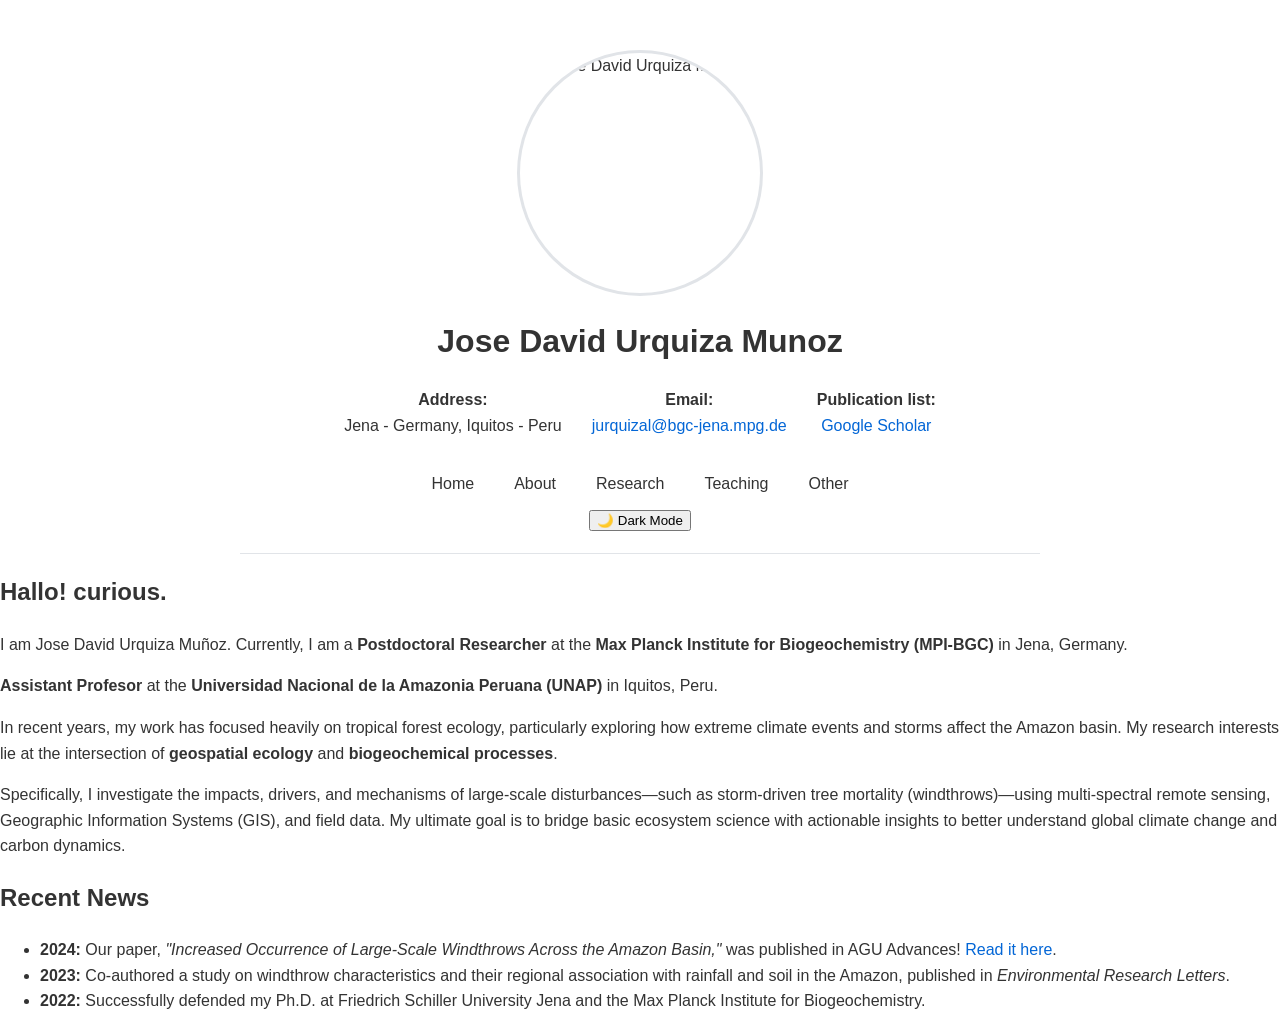
==== index.html @ 24c1539b "Update contact information and publication link" ====
<!DOCTYPE html>
<html lang="en">
<head>
    <meta charset="UTF-8">
    <meta name="viewport" content="width=device-width, initial-scale=1.0">
    <title>Home | Jose David Urquiza Munoz</title>
    <link rel="stylesheet" href="style.css">
</head>
<body>

    <aside class="sidebar">
        <img src="profile.JPG" alt="Jose David Urquiza Munoz" class="profile-img" >
        <h2>Jose David Urquiza Munoz</h2>
        
        <div class="contact-info">
            <p><strong>Address:</strong><br>Jena - Germany,  Iquitos - Peru</p>
            <p><strong>Email:</strong><br><a href="mailto:jurquizal@bgc-jena.mpg.de">jurquizal@bgc-jena.mpg.de</a></p>
            <p><strong>Publication list:</strong><br><a href="https://scholar.google.com/citations?hl=en&user=8Au2odkAAAAJ" target="_blank">Google Scholar</a></p>
        </div>

        <nav class="nav-links">
            <a href="index.html" class="active">Home</a>
            <a href="about.html">About</a>
            <a href="research.html">Research</a>
            <a href="teaching.html">Teaching</a>
            <a href="other.html">Other</a>
        </nav>

        <button id="theme-toggle" class="theme-toggle">🌙 Dark Mode</button>
    </aside>

    <main class="content">
        
        <section class="home-intro">
            <h1>Hallo! curious.</h1>
            <p>I am Jose David Urquiza Muñoz. Currently, I am a <strong>Postdoctoral Researcher</strong> at the <strong>Max Planck Institute for Biogeochemistry (MPI-BGC)</strong> in Jena, Germany.</p>
            <p><strong>Assistant Profesor</strong> at the <strong>Universidad Nacional de la Amazonia Peruana (UNAP)</strong> in Iquitos, Peru.</p>
            
            <p>In recent years, my work has focused heavily on tropical forest ecology, particularly exploring how extreme climate events and storms affect the Amazon basin. My research interests lie at the intersection of <strong>geospatial ecology</strong> and <strong>biogeochemical processes</strong>.</p>
            
            <p>Specifically, I investigate the impacts, drivers, and mechanisms of large-scale disturbances—such as storm-driven tree mortality (windthrows)—using multi-spectral remote sensing, Geographic Information Systems (GIS), and field data. My ultimate goal is to bridge basic ecosystem science with actionable insights to better understand global climate change and carbon dynamics.</p>
        </section>

        <section class="news-updates">
            <h2>Recent News</h2>
            <ul>
                <li>
                    <strong>2024:</strong> Our paper, <em>"Increased Occurrence of Large-Scale Windthrows Across the Amazon Basin,"</em> was published in AGU Advances! <a href="https://doi.org/10.1029/2023AV001030" target="_blank">Read it here</a>.
                </li>
                <li>
                    <strong>2023:</strong> Co-authored a study on windthrow characteristics and their regional association with rainfall and soil in the Amazon, published in <em>Environmental Research Letters</em>.
                </li>
                <li>
                    <strong>2022:</strong> Successfully defended my Ph.D. at Friedrich Schiller University Jena and the Max Planck Institute for Biogeochemistry.
                </li>
            </ul>
        </section>

    </main>

    <script>
        const toggleBtn = document.getElementById('theme-toggle');
        const body = document.body;
        
        // Check if the user previously chose dark mode
        if (localStorage.getItem('theme') === 'dark') {
            body.classList.add('dark-mode');
            toggleBtn.textContent = '☀️ Light Mode';
        }

        // What happens when the button is clicked
        toggleBtn.addEventListener('click', () => {
            body.classList.toggle('dark-mode');
            
            if (body.classList.contains('dark-mode')) {
                localStorage.setItem('theme', 'dark'); // Save preference
                toggleBtn.textContent = '☀️ Light Mode'; // Change button text
            } else {
                localStorage.setItem('theme', 'light'); // Save preference
                toggleBtn.textContent = '🌙 Dark Mode'; // Change button text
            }
        });
    </script>
</body>
</html>
---- style.css ----
/* =========================================
   1. Colors & Dark Mode Variables
   ========================================= */
:root {
    --bg-color: #ffffff;
    --text-color: #333333;
    --link-color: #0366d6;
    --hover-color: #0056b3;
    --border-color: #e1e4e8;
}

/* Dark Mode Overrides */
body.dark-mode {
    --bg-color: #121212;
    --text-color: #e0e0e0;
    --link-color: #58a6ff;
    --hover-color: #79c0ff;
    --border-color: #30363d;
}

/* =========================================
   2. Base Body Styles (Centered Layout)
   ========================================= */
body {
    margin: 0;
    padding: 0;
    font-family: -apple-system, BlinkMacSystemFont, "Segoe UI", Roboto, Helvetica, Arial, sans-serif;
    background-color: var(--bg-color); 
    color: var(--text-color);
    
    /* Forces the whole website into a centered column */
    display: flex;
    flex-direction: column; 
    align-items: center; 
    line-height: 1.6;
    transition: background-color 0.3s ease, color 0.3s ease; /* Smooth fade effect */
}

a {
    color: var(--link-color);
    text-decoration: none;
    transition: color 0.3s ease;
}

a:hover {
    text-decoration: underline;
    color: var(--hover-color);
}

/* =========================================
   3. Header / Profile Area
   ========================================= */
.sidebar {
    width: 100%;
    max-width: 800px; 
    height: auto;
    position: relative; 
    background-color: transparent;
    border-right: none;
    border-bottom: 1px solid var(--border-color); 
    padding: 50px 20px 20px;
    box-sizing: border-box;
    text-align: center; /* Centers everything in the top section */
}

/* Updated Profile Image - Smaller and Circular */
.profile-img {
    width: 240px;
    height: 240px;
    border-radius: 70%;
    object-fit: cover;
    display: block;
    margin: 0 auto 20px auto; 
    border: 3px solid var(--border-color); 
    transition: border-color 0.3s ease;
}

.sidebar h2 {
    font-size: 2rem;
    margin: 0 0 20px 0;
}

/* Contact info aligned in a neat horizontal row */
.contact-info {
    font-size: 1rem;
    margin-bottom: 25px;
    display: flex;
    justify-content: center;
    gap: 30px;
    flex-wrap: wrap;
}

.contact-info p {
    margin: 0;
}

/* =========================================
   4. Navigation & Dark Mode Button
   ========================================= */
.nav-links {
    display: flex;
    flex-direction: row;
    justify-content: center;
    gap: 20px;
    flex-wrap: wrap;
}

.nav-links a {
    text-decoration: none;
    color: var(--text-color);
    padding: 8px 10px;
    border-bottom: 2px solid transparent;
    font-weight: 500;
}

.nav-links a:hover {
    color: var(--link-color);
}

.nav-links a.active {
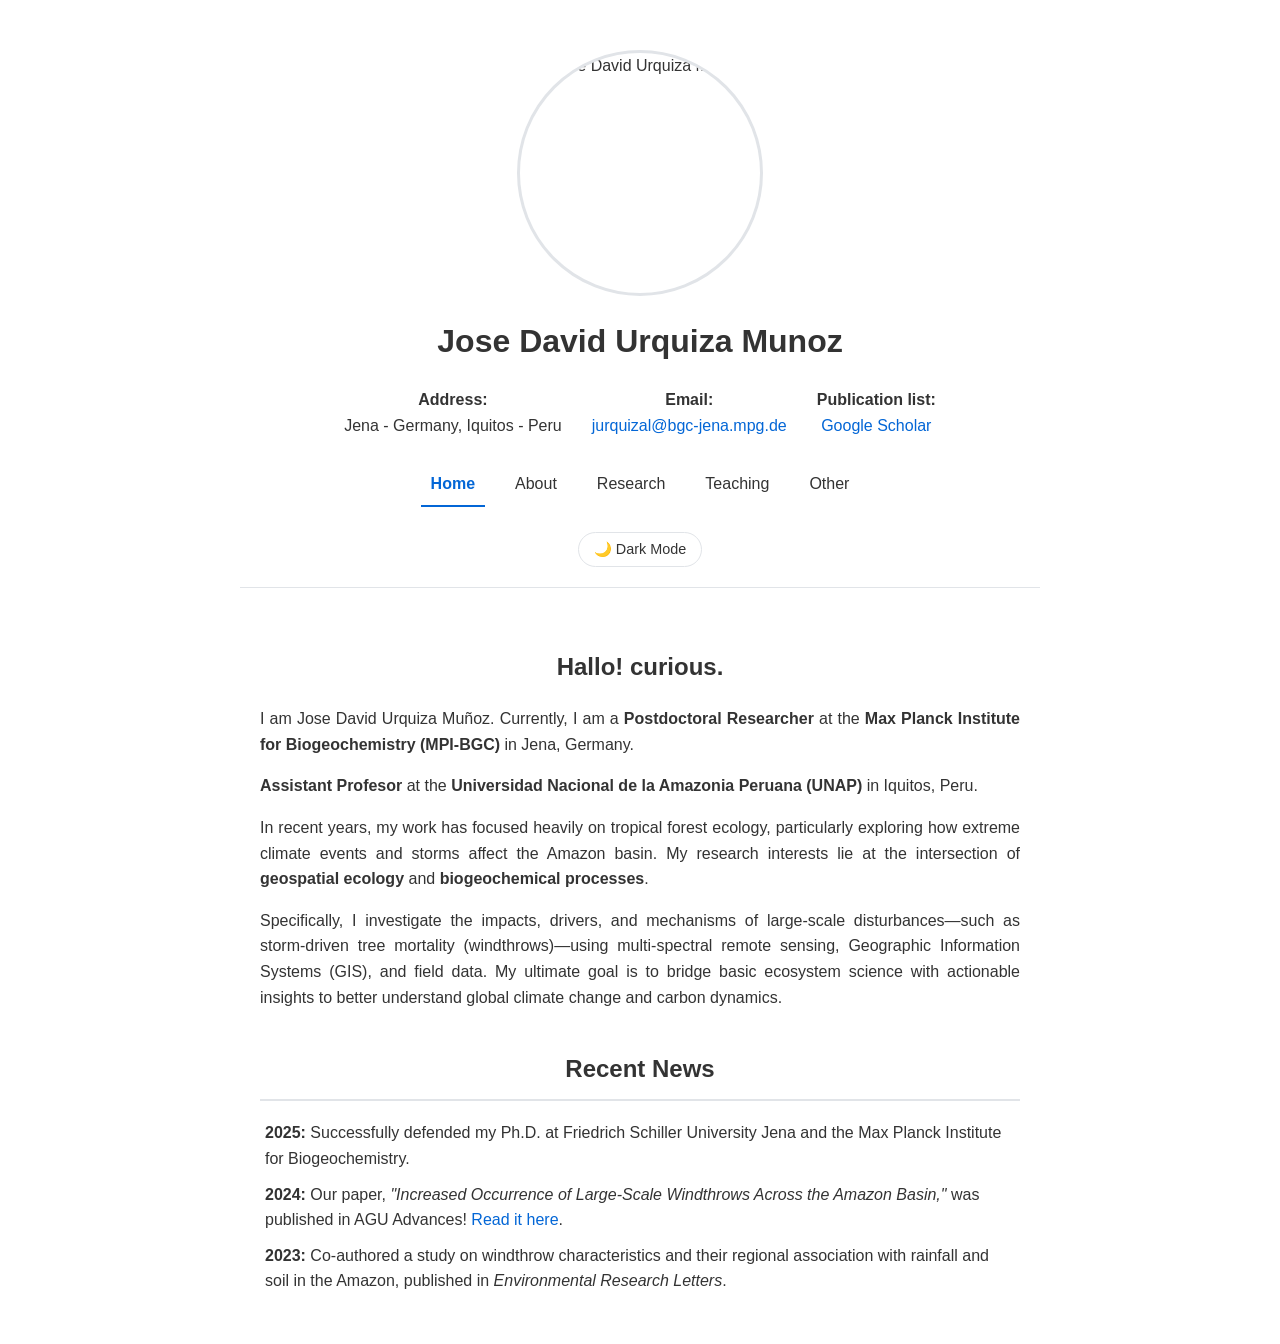
==== commit 5cfd4fd4: "Update recent news section in index.html" ====
--- a/index.html
+++ b/index.html
@@ -45,13 +45,13 @@
             <h2>Recent News</h2>
             <ul>
                 <li>
-                    <strong>2024:</strong> Our paper, <em>"Increased Occurrence of Large-Scale Windthrows Across the Amazon Basin,"</em> was published in AGU Advances! <a href="https://doi.org/10.1029/2023AV001030" target="_blank">Read it here</a>.
+                    <strong>2025:</strong> Successfully defended my Ph.D. at Friedrich Schiller University Jena and the Max Planck Institute for Biogeochemistry.
+                </li>
+                <li>
+                <strong>2024:</strong> Our paper, <em>"Increased Occurrence of Large-Scale Windthrows Across the Amazon Basin,"</em> was published in AGU Advances! <a href="https://doi.org/10.1029/2023AV001030" target="_blank">Read it here</a>.
                 </li>
                 <li>
                     <strong>2023:</strong> Co-authored a study on windthrow characteristics and their regional association with rainfall and soil in the Amazon, published in <em>Environmental Research Letters</em>.
-                </li>
-                <li>
-                    <strong>2022:</strong> Successfully defended my Ph.D. at Friedrich Schiller University Jena and the Max Planck Institute for Biogeochemistry.
                 </li>
             </ul>
         </section>
--- a/style.css
+++ b/style.css
@@ -63,7 +63,7 @@
     text-align: center; /* Centers everything in the top section */
 }
 
-/* Updated Profile Image - Smaller and Circular */
+/* Profile Image - Circular */
 .profile-img {
     width: 240px;
     height: 240px;
@@ -111,6 +111,7 @@
     padding: 8px 10px;
     border-bottom: 2px solid transparent;
     font-weight: 500;
+    transition: color 0.3s ease, border-bottom 0.3s ease;
 }
 
 .nav-links a:hover {
@@ -118,3 +119,85 @@
 }
 
 .nav-links a.active {
+    color: var(--link-color);
+    font-weight: bold;
+    border-bottom: 2px solid var(--link-color); /* Underlines the active page */
+}
+
+/* Style for the Dark Mode Button */
+.theme-toggle {
+    background: transparent;
+    border: 1px solid var(--border-color);
+    color: var(--text-color);
+    padding: 8px 15px;
+    border-radius: 20px;
+    cursor: pointer;
+    font-size: 0.9rem;
+    margin-top: 25px;
+    transition: all 0.3s ease;
+}
+
+.theme-toggle:hover {
+    background-color: var(--border-color);
+}
+
+/* =========================================
+   5. Main Content Area
+   ========================================= */
+.content {
+    margin-left: 0; 
+    padding: 40px 20px;
+    max-width: 800px;
+    width: 100%;
+    box-sizing: border-box;
+}
+
+.research-intro, .home-intro {
+    margin-bottom: 40px;
+}
+
+/* Paragraphs are now cleanly justified */
+.research-intro p, .home-intro p {
+    margin-bottom: 15px;
+    text-align: justify; 
+}
+
+/* Section Titles remain centered */
+h1, h2, h3 {
+    text-align: center;
+}
+
+.publications h3, .news-updates h2 {
+    border-bottom: 2px solid var(--border-color);
+    padding-bottom: 10px;
+    margin-top: 40px;
+    font-size: 1.5rem;
+    transition: border-color 0.3s ease;
+}
+
+/* =========================================
+   6. Publication & News Lists
+   ========================================= */
+.publications ul, .news-updates ul {
+    list-style-type: none;
+    padding: 0;
+    max-width: 750px;
+    margin: 0 auto; /* Centers the list block itself */
+}
+
+.publications li {
+    margin-bottom: 15px;
+    text-indent: -40px; /* Hanging indent for academic formatting */
+    padding-left: 40px;
+    text-align: left; /* Keeps text readable from left to right */
+}
+
+.news-updates li {
+    margin-bottom: 10px;
+    text-align: left;
+}
+
+.publications .year {
+    font-weight: bold;
+    margin-right: 10px;
+}
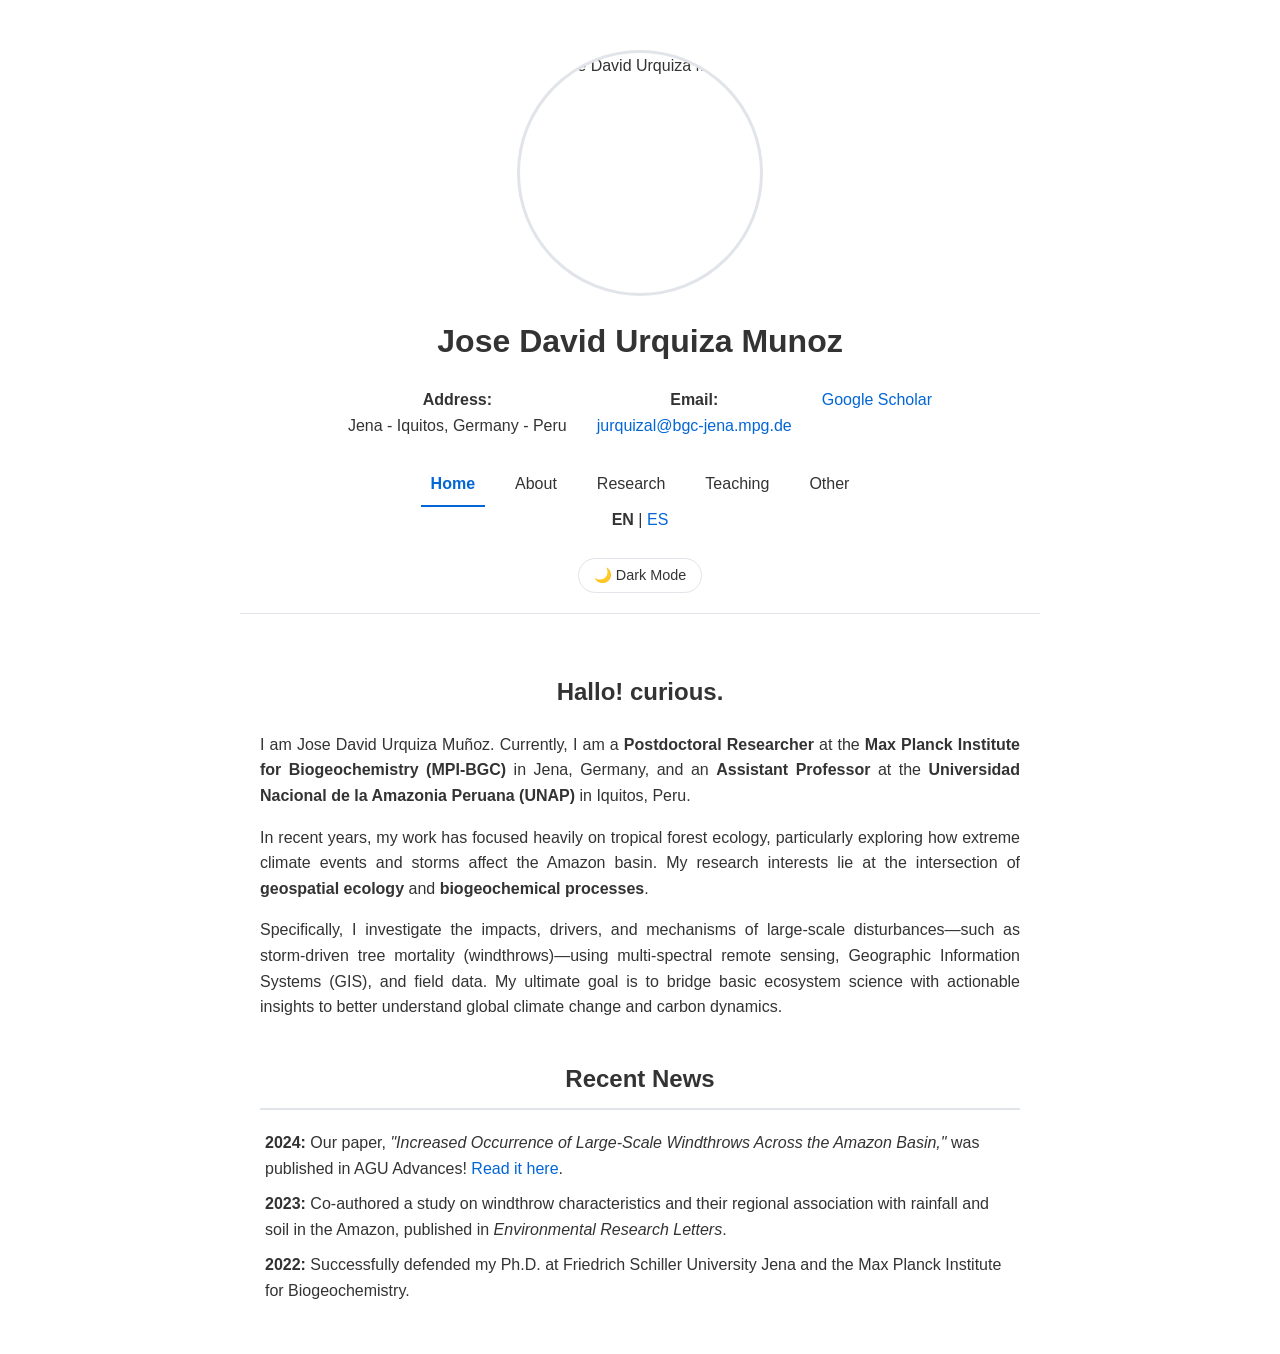
==== commit bdda3cb5: "Update index.html" ====
--- a/index.html
+++ b/index.html
@@ -9,13 +9,13 @@
 <body>
 
     <aside class="sidebar">
-        <img src="profile.JPG" alt="Jose David Urquiza Munoz" class="profile-img" >
+        <img src="profile.jpg" alt="Jose David Urquiza Munoz" class="profile-img">
         <h2>Jose David Urquiza Munoz</h2>
         
         <div class="contact-info">
-            <p><strong>Address:</strong><br>Jena - Germany,  Iquitos - Peru</p>
+            <p><strong>Address:</strong><br>Jena - Iquitos, Germany - Peru</p>
             <p><strong>Email:</strong><br><a href="mailto:jurquizal@bgc-jena.mpg.de">jurquizal@bgc-jena.mpg.de</a></p>
-            <p><strong>Publication list:</strong><br><a href="https://scholar.google.com/citations?hl=en&user=8Au2odkAAAAJ" target="_blank">Google Scholar</a></p>
+            <p><a href="https://scholar.google.com/citations?hl=en&user=8Au2odkAAAAJ" target="_blank">Google Scholar</a></p>
         </div>
 
         <nav class="nav-links">
@@ -26,15 +26,17 @@
             <a href="other.html">Other</a>
         </nav>
 
+        <div class="language-toggle">
+            <strong>EN</strong> | <a href="index-es.html">ES</a>
+        </div>
+
         <button id="theme-toggle" class="theme-toggle">🌙 Dark Mode</button>
     </aside>
 
     <main class="content">
-        
         <section class="home-intro">
             <h1>Hallo! curious.</h1>
-            <p>I am Jose David Urquiza Muñoz. Currently, I am a <strong>Postdoctoral Researcher</strong> at the <strong>Max Planck Institute for Biogeochemistry (MPI-BGC)</strong> in Jena, Germany.</p>
-            <p><strong>Assistant Profesor</strong> at the <strong>Universidad Nacional de la Amazonia Peruana (UNAP)</strong> in Iquitos, Peru.</p>
+            <p>I am Jose David Urquiza Muñoz. Currently, I am a <strong>Postdoctoral Researcher</strong> at the <strong>Max Planck Institute for Biogeochemistry (MPI-BGC)</strong> in Jena, Germany, and an <strong>Assistant Professor</strong> at the <strong>Universidad Nacional de la Amazonia Peruana (UNAP)</strong> in Iquitos, Peru.</p>
             
             <p>In recent years, my work has focused heavily on tropical forest ecology, particularly exploring how extreme climate events and storms affect the Amazon basin. My research interests lie at the intersection of <strong>geospatial ecology</strong> and <strong>biogeochemical processes</strong>.</p>
             
@@ -42,42 +44,30 @@
         </section>
 
         <section class="news-updates">
-            <h2>Recent News</h2>
+            <h2 style="border-bottom: 2px solid var(--border-color); padding-bottom: 10px; margin-top: 40px;">Recent News</h2>
             <ul>
-                <li>
-                    <strong>2025:</strong> Successfully defended my Ph.D. at Friedrich Schiller University Jena and the Max Planck Institute for Biogeochemistry.
-                </li>
-                <li>
-                <strong>2024:</strong> Our paper, <em>"Increased Occurrence of Large-Scale Windthrows Across the Amazon Basin,"</em> was published in AGU Advances! <a href="https://doi.org/10.1029/2023AV001030" target="_blank">Read it here</a>.
-                </li>
-                <li>
-                    <strong>2023:</strong> Co-authored a study on windthrow characteristics and their regional association with rainfall and soil in the Amazon, published in <em>Environmental Research Letters</em>.
-                </li>
+                <li><strong>2024:</strong> Our paper, <em>"Increased Occurrence of Large-Scale Windthrows Across the Amazon Basin,"</em> was published in AGU Advances! <a href="https://doi.org/10.1029/2023AV001030" target="_blank">Read it here</a>.</li>
+                <li><strong>2023:</strong> Co-authored a study on windthrow characteristics and their regional association with rainfall and soil in the Amazon, published in <em>Environmental Research Letters</em>.</li>
+                <li><strong>2022:</strong> Successfully defended my Ph.D. at Friedrich Schiller University Jena and the Max Planck Institute for Biogeochemistry.</li>
             </ul>
         </section>
-
     </main>
 
     <script>
         const toggleBtn = document.getElementById('theme-toggle');
         const body = document.body;
-        
-        // Check if the user previously chose dark mode
         if (localStorage.getItem('theme') === 'dark') {
             body.classList.add('dark-mode');
             toggleBtn.textContent = '☀️ Light Mode';
         }
-
-        // What happens when the button is clicked
         toggleBtn.addEventListener('click', () => {
             body.classList.toggle('dark-mode');
-            
             if (body.classList.contains('dark-mode')) {
-                localStorage.setItem('theme', 'dark'); // Save preference
-                toggleBtn.textContent = '☀️ Light Mode'; // Change button text
+                localStorage.setItem('theme', 'dark');
+                toggleBtn.textContent = '☀️ Light Mode';
             } else {
-                localStorage.setItem('theme', 'light'); // Save preference
-                toggleBtn.textContent = '🌙 Dark Mode'; // Change button text
+                localStorage.setItem('theme', 'light');
+                toggleBtn.textContent = '🌙 Dark Mode';
             }
         });
     </script>
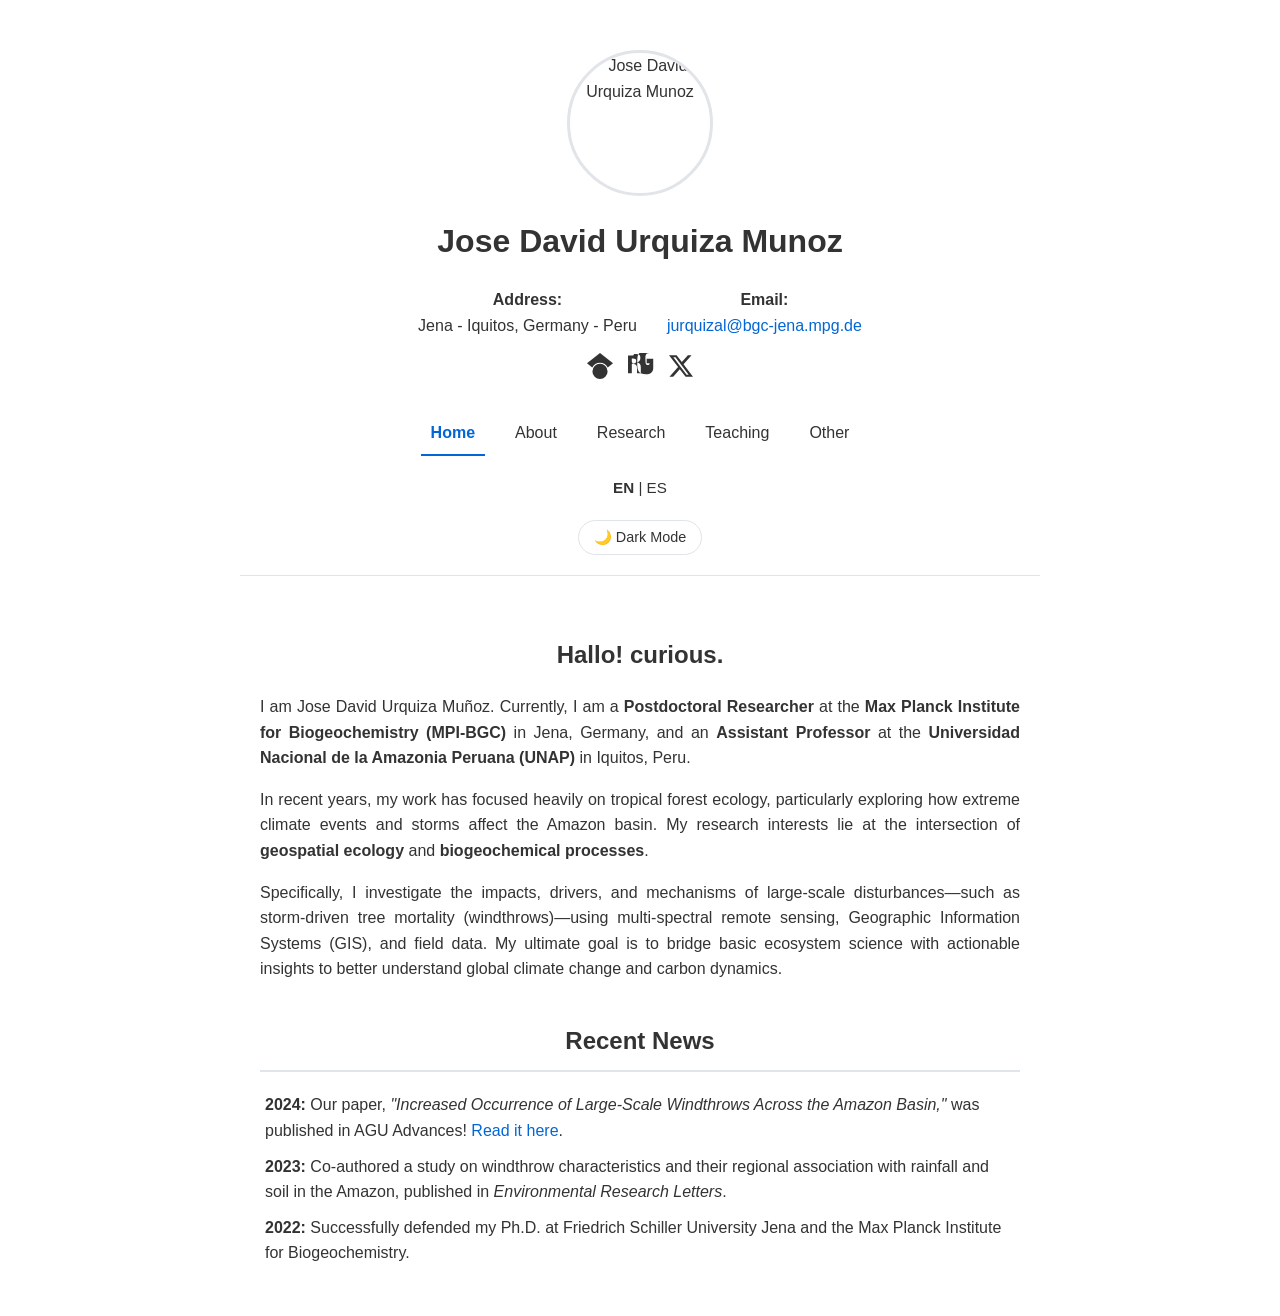
==== commit 7ad551b9: "Update index.html" ====
--- a/index.html
+++ b/index.html
@@ -9,13 +9,32 @@
 <body>
 
     <aside class="sidebar">
-        <img src="profile.jpg" alt="Jose David Urquiza Munoz" class="profile-img">
+        <img src="profile.JPG" alt="Jose David Urquiza Munoz" class="profile-img">
         <h2>Jose David Urquiza Munoz</h2>
         
         <div class="contact-info">
             <p><strong>Address:</strong><br>Jena - Iquitos, Germany - Peru</p>
             <p><strong>Email:</strong><br><a href="mailto:jurquizal@bgc-jena.mpg.de">jurquizal@bgc-jena.mpg.de</a></p>
-            <p><a href="https://scholar.google.com/citations?hl=en&user=8Au2odkAAAAJ" target="_blank">Google Scholar</a></p>
+        </div>
+
+        <div class="social-icons">
+            <a href="https://scholar.google.com/citations?hl=en&user=8Au2odkAAAAJ" target="_blank" title="Google Scholar">
+                <svg viewBox="0 0 24 24" width="26" height="26" fill="currentColor">
+                    <path d="M12 24a7 7 0 1 1 0-14 7 7 0 0 1 0 14Zm0-24L0 9.5l4.838 3.94A8 8 0 0 1 12 9a8 8 0 0 1 7.162 4.44L24 9.5Z"/>
+                </svg>
+            </a>
+
+            <a href="https://www.researchgate.net/profile/Jose-Urquiza-Munoz" target="_blank" title="ResearchGate">
+                <svg viewBox="0 0 24 24" width="26" height="26" fill="currentColor">
+                    <path d="M19.586 0c-.818 0-1.508.19-2.073.565-.563.377-.97.936-1.213 1.68a3.193 3.193 0 0 0-.112.437 8.365 8.365 0 0 0-.088.595c-.014.24-.021.5-.021.776v1.442c0 2.047.142 3.492.427 4.333.285.84.815 1.26 1.588 1.26.23 0 .436-.027.614-.076.18-.049.345-.116.495-.205.15-.088.277-.188.379-.3.103-.112.18-.231.233-.357.052-.126.086-.255.102-.387a2.11 2.11 0 0 0 .025-.386h-2.73V5.394h6.088V13.8c0 1.053-.16 1.944-.482 2.673-.322.73-.78 1.34-1.375 1.832-.593.49-1.306.848-2.14 1.071-.832.223-1.765.334-2.798.334-1.603 0-2.946-.242-4.029-.724-1.084-.483-1.93-1.154-2.542-2.016-.612-.862-.998-1.89-1.158-3.085-.16-1.196-.24-2.553-.24-4.072v-1.92c0-1.52.08-2.877.24-4.072.16-1.195.546-2.223 1.158-3.085.612-.862 1.458-1.533 2.542-2.016 1.083-.482 2.426-.724 4.029-.724h.815v2.994Zm-14.82 2.302h-4.76v16.32h3.504V10.15h.69c1.626 0 2.72.333 3.284 1.002.564.67.845 1.637.845 2.903v4.567h3.486V13.29c0-1.487-.333-2.613-1-3.376-.667-.763-1.688-1.168-3.065-1.214 1.238-.174 2.158-.616 2.76-1.328.601-.712.902-1.666.902-2.86 0-1.264-.38-2.194-1.14-2.791-.76-.597-1.897-.895-3.41-.895l-.106.002h-.99Zm-1.256 5.86H3.51V5.004h1.002c1.077 0 1.854.195 2.33.585.476.39.714.992.714 1.808 0 .89-.25 1.525-.75 1.906-.5.381-1.304.57-2.412.57Z"/>
+                </svg>
+            </a>
+
+            <a href="https://x.com/your_handle" target="_blank" title="X (Twitter)">
+                <svg viewBox="0 0 24 24" width="24" height="24" fill="currentColor">
+                    <path d="M18.901 1.153h3.68l-8.04 9.19L24 22.846h-7.406l-5.8-7.584-6.638 7.584H.474l8.6-9.83L0 1.154h7.594l5.243 6.932ZM17.61 20.644h2.039L6.486 3.24H4.298Z"/>
+                </svg>
+            </a>
         </div>
 
         <nav class="nav-links">
--- a/style.css
+++ b/style.css
@@ -9,7 +9,6 @@
     --border-color: #e1e4e8;
 }
 
-/* Dark Mode Overrides */
 body.dark-mode {
     --bg-color: #121212;
     --text-color: #e0e0e0;
@@ -27,13 +26,11 @@
     font-family: -apple-system, BlinkMacSystemFont, "Segoe UI", Roboto, Helvetica, Arial, sans-serif;
     background-color: var(--bg-color); 
     color: var(--text-color);
-    
-    /* Forces the whole website into a centered column */
     display: flex;
     flex-direction: column; 
     align-items: center; 
     line-height: 1.6;
-    transition: background-color 0.3s ease, color 0.3s ease; /* Smooth fade effect */
+    transition: background-color 0.3s ease, color 0.3s ease;
 }
 
 a {
@@ -54,20 +51,17 @@
     width: 100%;
     max-width: 800px; 
     height: auto;
-    position: relative; 
     background-color: transparent;
-    border-right: none;
     border-bottom: 1px solid var(--border-color); 
     padding: 50px 20px 20px;
     box-sizing: border-box;
-    text-align: center; /* Centers everything in the top section */
-}
-
-/* Profile Image - Circular */
+    text-align: center;
+}
+
 .profile-img {
-    width: 240px;
-    height: 240px;
-    border-radius: 70%;
+    width: 140px;
+    height: 140px;
+    border-radius: 50%;
     object-fit: cover;
     display: block;
     margin: 0 auto 20px auto; 
@@ -80,7 +74,6 @@
     margin: 0 0 20px 0;
 }
 
-/* Contact info aligned in a neat horizontal row */
 .contact-info {
     font-size: 1rem;
     margin-bottom: 25px;
@@ -90,12 +83,10 @@
     flex-wrap: wrap;
 }
 
-.contact-info p {
-    margin: 0;
-}
-
-/* =========================================
-   4. Navigation & Dark Mode Button
+.contact-info p { margin: 0; }
+
+/* =========================================
+   4. Navigation, Language & Dark Mode
    ========================================= */
 .nav-links {
     display: flex;
@@ -106,7 +97,6 @@
 }
 
 .nav-links a {
-    text-decoration: none;
     color: var(--text-color);
     padding: 8px 10px;
     border-bottom: 2px solid transparent;
@@ -114,17 +104,20 @@
     transition: color 0.3s ease, border-bottom 0.3s ease;
 }
 
-.nav-links a:hover {
-    color: var(--link-color);
-}
-
+.nav-links a:hover { color: var(--link-color); }
 .nav-links a.active {
     color: var(--link-color);
     font-weight: bold;
-    border-bottom: 2px solid var(--link-color); /* Underlines the active page */
-}
-
-/* Style for the Dark Mode Button */
+    border-bottom: 2px solid var(--link-color);
+}
+
+.language-toggle {
+    margin-top: 20px;
+    font-size: 0.95rem;
+}
+
+.language-toggle a { color: var(--text-color); }
+
 .theme-toggle {
     background: transparent;
     border: 1px solid var(--border-color);
@@ -133,71 +126,76 @@
     border-radius: 20px;
     cursor: pointer;
     font-size: 0.9rem;
-    margin-top: 25px;
+    margin-top: 20px;
     transition: all 0.3s ease;
 }
 
-.theme-toggle:hover {
-    background-color: var(--border-color);
-}
+.theme-toggle:hover { background-color: var(--border-color); }
 
 /* =========================================
    5. Main Content Area
    ========================================= */
 .content {
-    margin-left: 0; 
     padding: 40px 20px;
     max-width: 800px;
     width: 100%;
     box-sizing: border-box;
 }
 
-.research-intro, .home-intro {
-    margin-bottom: 40px;
-}
-
-/* Paragraphs are now cleanly justified */
-.research-intro p, .home-intro p {
+.home-intro, .research-intro { margin-bottom: 40px; }
+.home-intro p, .research-intro p {
     margin-bottom: 15px;
     text-align: justify; 
 }
 
-/* Section Titles remain centered */
-h1, h2, h3 {
-    text-align: center;
-}
-
-.publications h3, .news-updates h2 {
-    border-bottom: 2px solid var(--border-color);
-    padding-bottom: 10px;
-    margin-top: 40px;
-    font-size: 1.5rem;
-    transition: border-color 0.3s ease;
-}
-
-/* =========================================
-   6. Publication & News Lists
-   ========================================= */
-.publications ul, .news-updates ul {
+h1, h2, h3 { text-align: center; }
+
+/* =========================================
+   6. Custom Components (Video & Lists)
+   ========================================= */
+.featured-media {
+    width: 100%;
+    margin-bottom: 40px;
+}
+
+.video-container {
+    max-width: 750px;
+    margin: 0 auto;
+    border-radius: 8px;
+    overflow: hidden;
+    box-shadow: 0 4px 12px rgba(0,0,0,0.1);
+    border: 1px solid var(--border-color);
+    background-color: #000;
+}
+
+.news-updates ul {
     list-style-type: none;
     padding: 0;
     max-width: 750px;
-    margin: 0 auto; /* Centers the list block itself */
-}
-
-.publications li {
-    margin-bottom: 15px;
-    text-indent: -40px; /* Hanging indent for academic formatting */
-    padding-left: 40px;
-    text-align: left; /* Keeps text readable from left to right */
+    margin: 0 auto;
 }
 
 .news-updates li {
     margin-bottom: 10px;
     text-align: left;
 }
-
-.publications .year {
-    font-weight: bold;
-    margin-right: 10px;
-}
+/* Social Media Icons */
+.social-icons {
+    display: flex;
+    justify-content: center;
+    align-items: center;
+    gap: 15px;
+    margin-top: -10px; /* Pulls it closer to the text above */
+    margin-bottom: 25px;
+}
+
+.social-icons a {
+    color: var(--text-color);
+    transition: color 0.3s ease, transform 0.3s ease;
+    display: inline-block;
+}
+
+.social-icons a:hover {
+    color: var(--link-color);
+    transform: translateY(-3px); /* Adds a nice little bounce effect when you hover */
+}
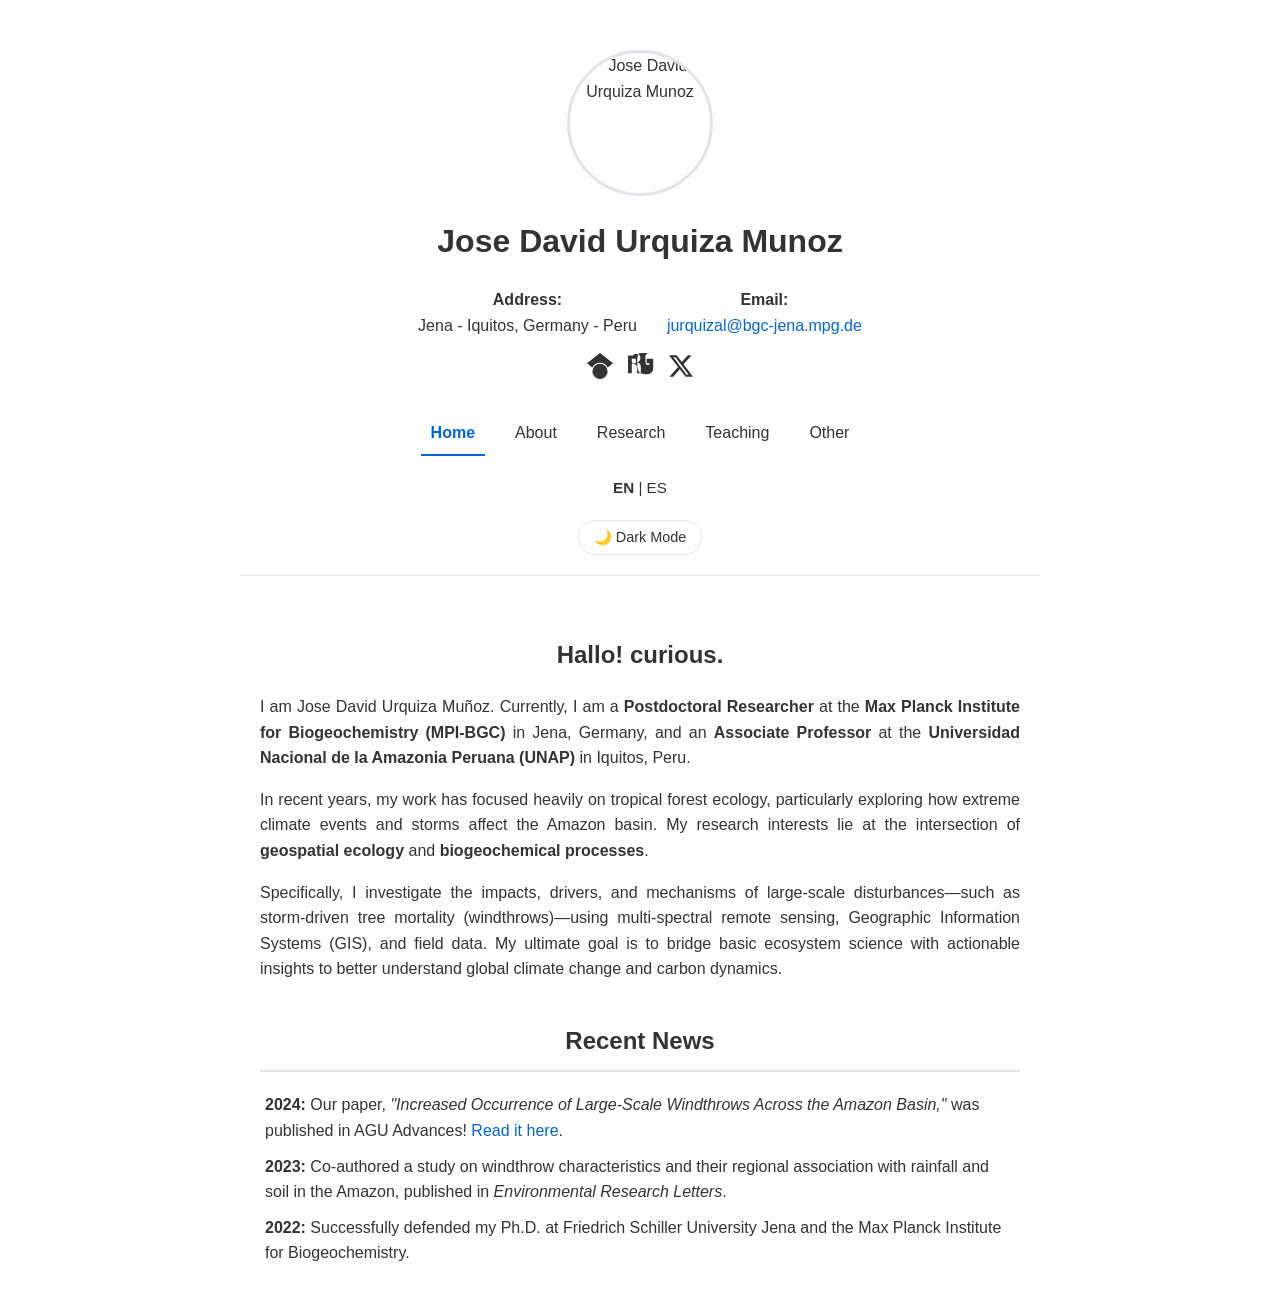
==== commit fd58b820: "Update index.html" ====
--- a/index.html
+++ b/index.html
@@ -24,13 +24,13 @@
                 </svg>
             </a>
 
-            <a href="https://www.researchgate.net/profile/Jose-Urquiza-Munoz" target="_blank" title="ResearchGate">
+            <a href="https://www.researchgate.net/profile/J-David-Urquiza-Munoz?ev=hdr_xprf" target="_blank" title="ResearchGate">
                 <svg viewBox="0 0 24 24" width="26" height="26" fill="currentColor">
                     <path d="M19.586 0c-.818 0-1.508.19-2.073.565-.563.377-.97.936-1.213 1.68a3.193 3.193 0 0 0-.112.437 8.365 8.365 0 0 0-.088.595c-.014.24-.021.5-.021.776v1.442c0 2.047.142 3.492.427 4.333.285.84.815 1.26 1.588 1.26.23 0 .436-.027.614-.076.18-.049.345-.116.495-.205.15-.088.277-.188.379-.3.103-.112.18-.231.233-.357.052-.126.086-.255.102-.387a2.11 2.11 0 0 0 .025-.386h-2.73V5.394h6.088V13.8c0 1.053-.16 1.944-.482 2.673-.322.73-.78 1.34-1.375 1.832-.593.49-1.306.848-2.14 1.071-.832.223-1.765.334-2.798.334-1.603 0-2.946-.242-4.029-.724-1.084-.483-1.93-1.154-2.542-2.016-.612-.862-.998-1.89-1.158-3.085-.16-1.196-.24-2.553-.24-4.072v-1.92c0-1.52.08-2.877.24-4.072.16-1.195.546-2.223 1.158-3.085.612-.862 1.458-1.533 2.542-2.016 1.083-.482 2.426-.724 4.029-.724h.815v2.994Zm-14.82 2.302h-4.76v16.32h3.504V10.15h.69c1.626 0 2.72.333 3.284 1.002.564.67.845 1.637.845 2.903v4.567h3.486V13.29c0-1.487-.333-2.613-1-3.376-.667-.763-1.688-1.168-3.065-1.214 1.238-.174 2.158-.616 2.76-1.328.601-.712.902-1.666.902-2.86 0-1.264-.38-2.194-1.14-2.791-.76-.597-1.897-.895-3.41-.895l-.106.002h-.99Zm-1.256 5.86H3.51V5.004h1.002c1.077 0 1.854.195 2.33.585.476.39.714.992.714 1.808 0 .89-.25 1.525-.75 1.906-.5.381-1.304.57-2.412.57Z"/>
                 </svg>
             </a>
 
-            <a href="https://x.com/your_handle" target="_blank" title="X (Twitter)">
+            <a href="https://x.com/JoDaUrMu1" target="_blank" title="X (Twitter)">
                 <svg viewBox="0 0 24 24" width="24" height="24" fill="currentColor">
                     <path d="M18.901 1.153h3.68l-8.04 9.19L24 22.846h-7.406l-5.8-7.584-6.638 7.584H.474l8.6-9.83L0 1.154h7.594l5.243 6.932ZM17.61 20.644h2.039L6.486 3.24H4.298Z"/>
                 </svg>
@@ -55,7 +55,7 @@
     <main class="content">
         <section class="home-intro">
             <h1>Hallo! curious.</h1>
-            <p>I am Jose David Urquiza Muñoz. Currently, I am a <strong>Postdoctoral Researcher</strong> at the <strong>Max Planck Institute for Biogeochemistry (MPI-BGC)</strong> in Jena, Germany, and an <strong>Assistant Professor</strong> at the <strong>Universidad Nacional de la Amazonia Peruana (UNAP)</strong> in Iquitos, Peru.</p>
+            <p>I am Jose David Urquiza Muñoz. Currently, I am a <strong>Postdoctoral Researcher</strong> at the <strong>Max Planck Institute for Biogeochemistry (MPI-BGC)</strong> in Jena, Germany, and an <strong>Associate Professor</strong> at the <strong>Universidad Nacional de la Amazonia Peruana (UNAP)</strong> in Iquitos, Peru.</p>
             
             <p>In recent years, my work has focused heavily on tropical forest ecology, particularly exploring how extreme climate events and storms affect the Amazon basin. My research interests lie at the intersection of <strong>geospatial ecology</strong> and <strong>biogeochemical processes</strong>.</p>
             
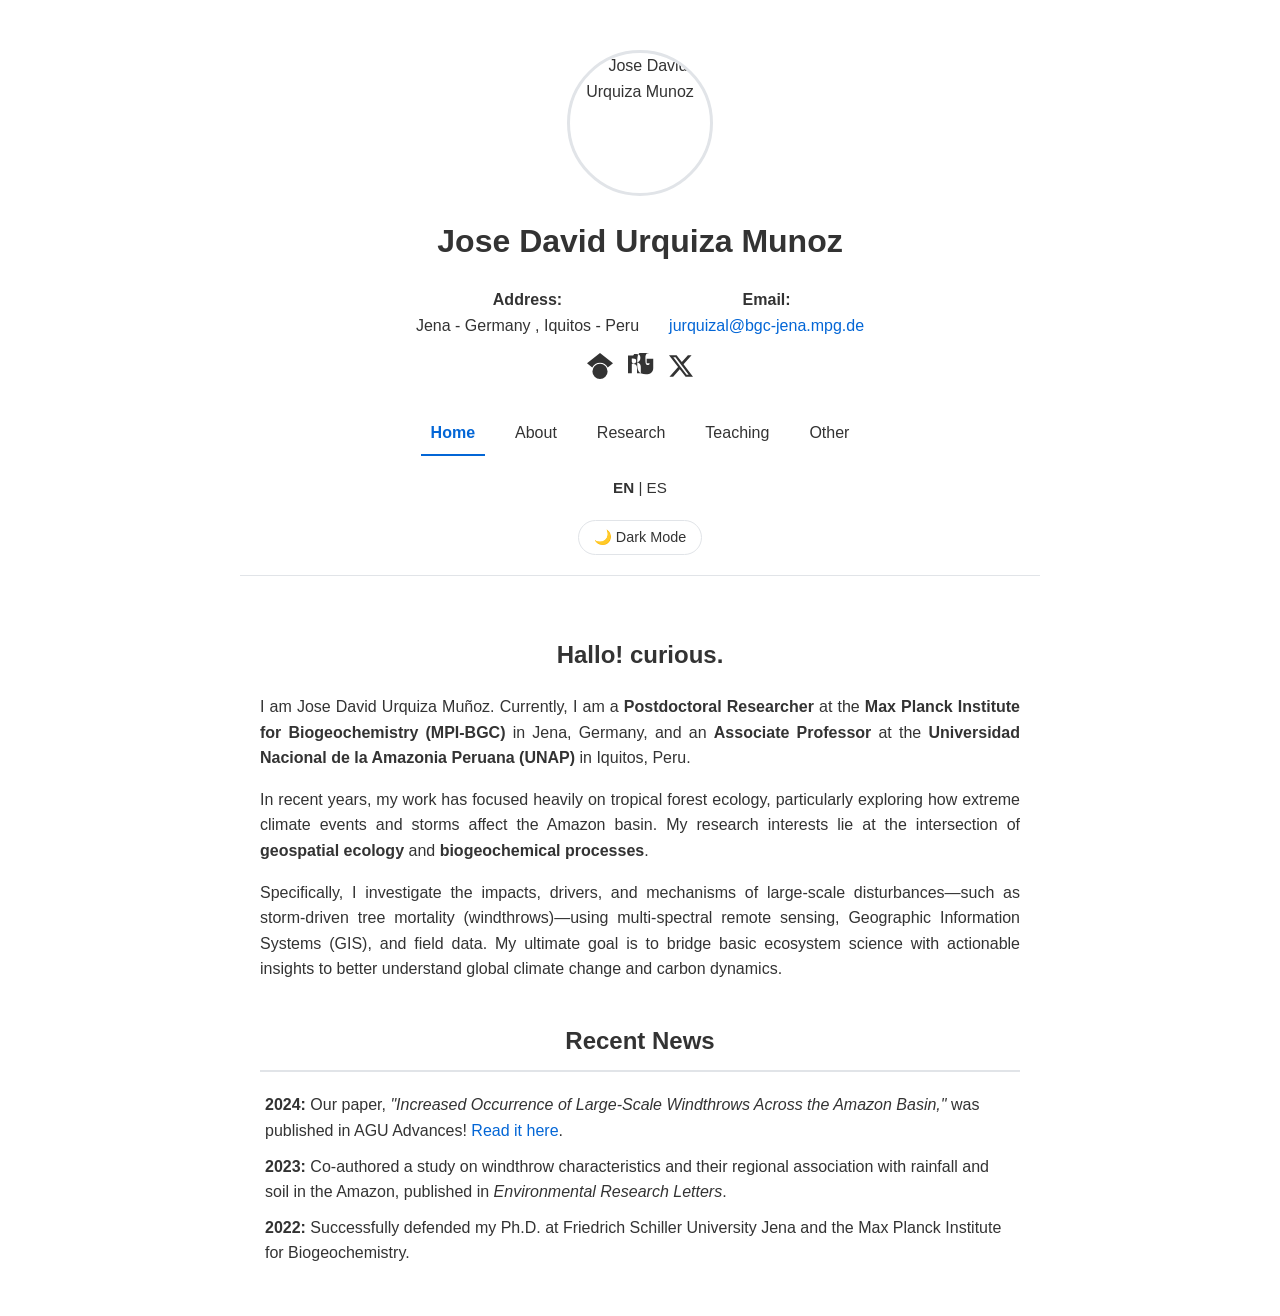
==== commit 7f0337a2: "Update index.html" ====
--- a/index.html
+++ b/index.html
@@ -13,7 +13,7 @@
         <h2>Jose David Urquiza Munoz</h2>
         
         <div class="contact-info">
-            <p><strong>Address:</strong><br>Jena - Iquitos, Germany - Peru</p>
+            <p><strong>Address:</strong><br>Jena - Germany , Iquitos - Peru</p>
             <p><strong>Email:</strong><br><a href="mailto:jurquizal@bgc-jena.mpg.de">jurquizal@bgc-jena.mpg.de</a></p>
         </div>
 
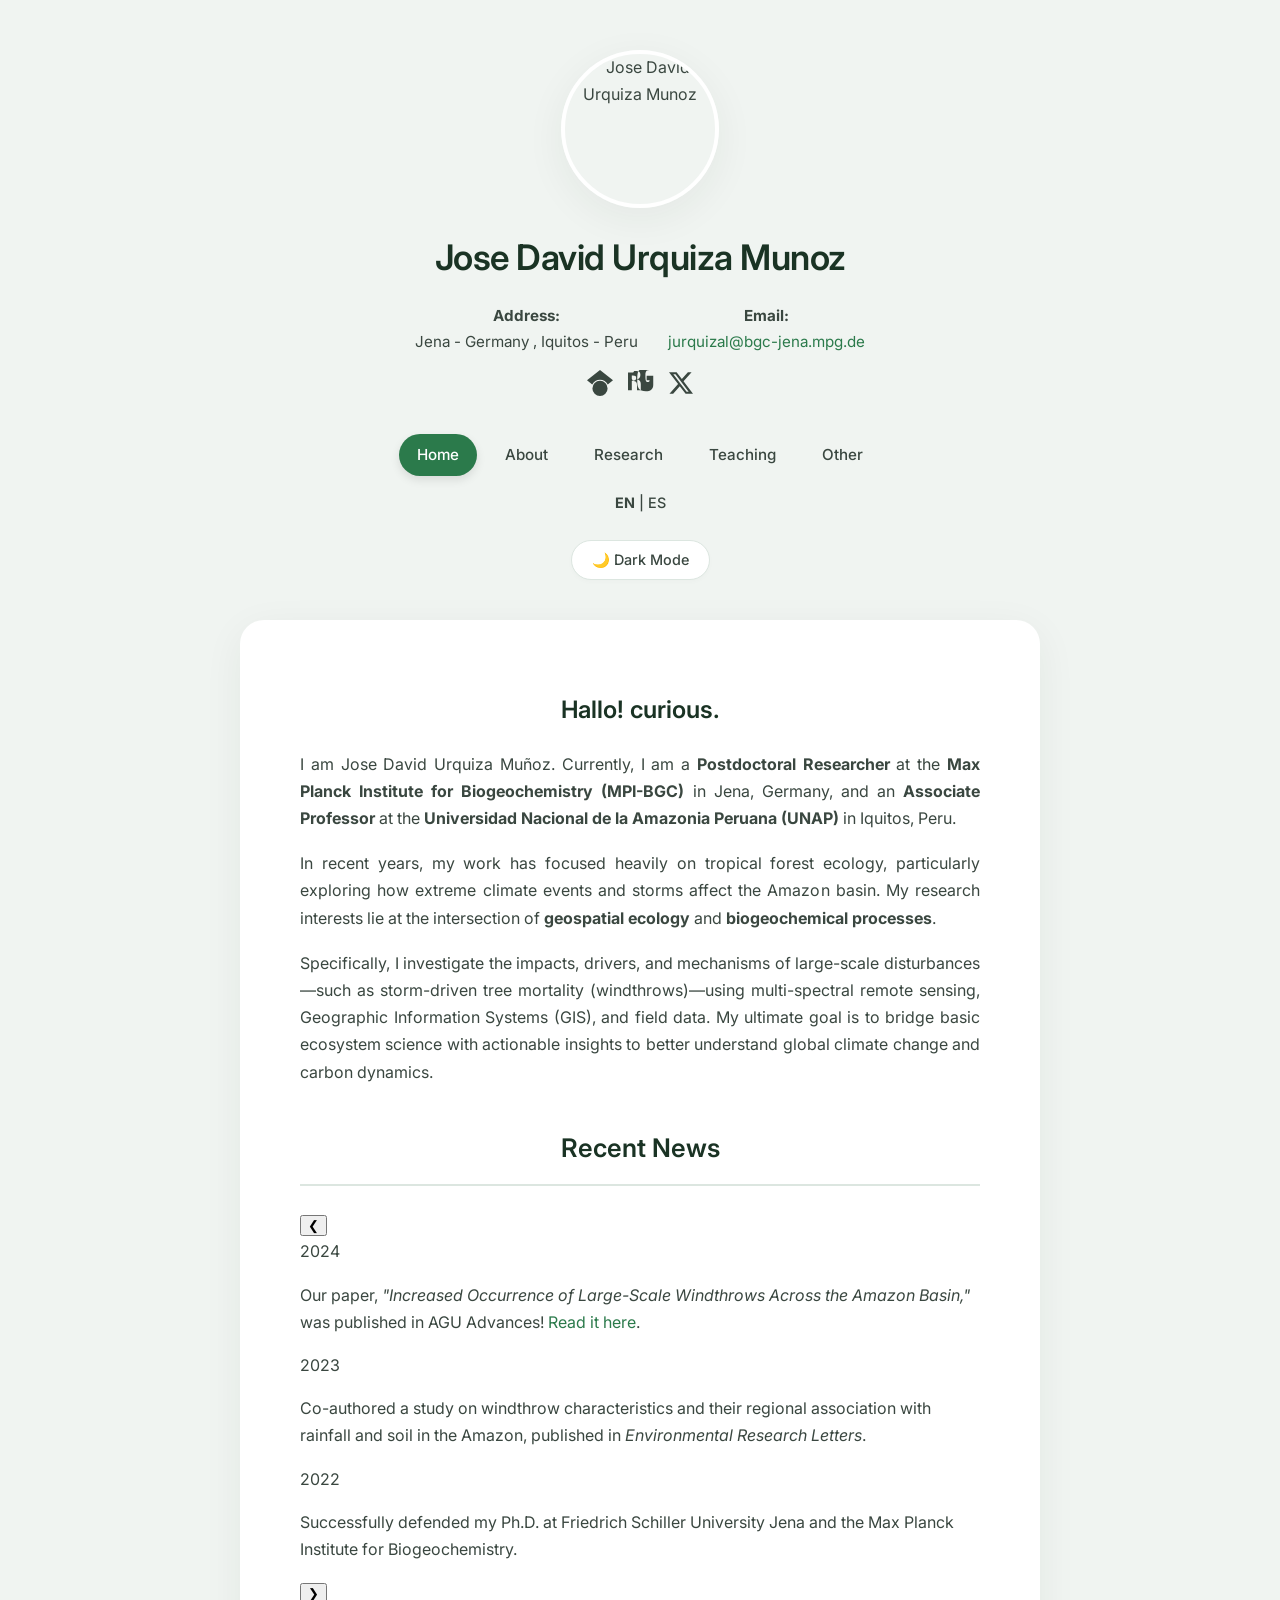
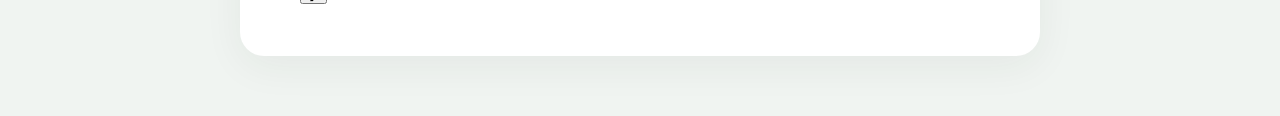
==== commit 53beac58: "Update index.html" ====
--- a/index.html
+++ b/index.html
@@ -62,13 +62,33 @@
             <p>Specifically, I investigate the impacts, drivers, and mechanisms of large-scale disturbances—such as storm-driven tree mortality (windthrows)—using multi-spectral remote sensing, Geographic Information Systems (GIS), and field data. My ultimate goal is to bridge basic ecosystem science with actionable insights to better understand global climate change and carbon dynamics.</p>
         </section>
 
-        <section class="news-updates">
-            <h2 style="border-bottom: 2px solid var(--border-color); padding-bottom: 10px; margin-top: 40px;">Recent News</h2>
-            <ul>
-                <li><strong>2024:</strong> Our paper, <em>"Increased Occurrence of Large-Scale Windthrows Across the Amazon Basin,"</em> was published in AGU Advances! <a href="https://doi.org/10.1029/2023AV001030" target="_blank">Read it here</a>.</li>
-                <li><strong>2023:</strong> Co-authored a study on windthrow characteristics and their regional association with rainfall and soil in the Amazon, published in <em>Environmental Research Letters</em>.</li>
-                <li><strong>2022:</strong> Successfully defended my Ph.D. at Friedrich Schiller University Jena and the Max Planck Institute for Biogeochemistry.</li>
-            </ul>
+       <section class="news-updates">
+            <h2>Recent News</h2>
+            
+            <div class="carousel-wrapper">
+                <button id="prev-btn" class="carousel-btn">❮</button>
+
+                <div class="carousel-container" id="news-carousel">
+                    
+                    <div class="news-card">
+                        <span class="year">2024</span>
+                        <p>Our paper, <em>"Increased Occurrence of Large-Scale Windthrows Across the Amazon Basin,"</em> was published in AGU Advances! <a href="https://doi.org/10.1029/2023AV001030" target="_blank">Read it here</a>.</p>
+                    </div>
+
+                    <div class="news-card">
+                        <span class="year">2023</span>
+                        <p>Co-authored a study on windthrow characteristics and their regional association with rainfall and soil in the Amazon, published in <em>Environmental Research Letters</em>.</p>
+                    </div>
+
+                    <div class="news-card">
+                        <span class="year">2022</span>
+                        <p>Successfully defended my Ph.D. at Friedrich Schiller University Jena and the Max Planck Institute for Biogeochemistry.</p>
+                    </div>
+
+                </div>
+
+                <button id="next-btn" class="carousel-btn">❯</button>
+            </div>
         </section>
     </main>
 
--- a/style.css
+++ b/style.css
@@ -1,47 +1,65 @@
 /* =========================================
-   1. Colors & Dark Mode Variables
-   ========================================= */
+   1. Modern Fonts & Forest Green Variables
+   ========================================= */
+@import url('https://fonts.googleapis.com/css2?family=Inter:wght@300;400;500;600;700&display=swap');
+
 :root {
-    --bg-color: #ffffff;
-    --text-color: #333333;
-    --link-color: #0366d6;
-    --hover-color: #0056b3;
-    --border-color: #e1e4e8;
+    /* Light Mode - Forest Green Palette */
+    --bg-body: #f0f4f1;        /* Soft, pale grayish-green background */
+    --bg-card: #ffffff;        /* Pure white for the content card */
+    --text-main: #3a4740;      /* Dark mossy grey for easy reading */
+    --text-heading: #1a3324;   /* Deep forest green for headings */
+    --accent-color: #2b7a4b;   /* Vibrant forest green for links/buttons */
+    --accent-hover: #1e5735;   /* Darker green for hover effects */
+    --active-text: #ffffff;    /* White text for the active menu pill */
+    --border-color: #dce6e0;   /* Very subtle green-grey border */
+    --shadow: 0 10px 40px rgba(26, 51, 36, 0.06); /* Soft green-tinted shadow */
 }
 
 body.dark-mode {
-    --bg-color: #121212;
-    --text-color: #e0e0e0;
-    --link-color: #58a6ff;
-    --hover-color: #79c0ff;
-    --border-color: #30363d;
-}
-
-/* =========================================
-   2. Base Body Styles (Centered Layout)
+    /* Dark Mode - Deep Jungle Palette */
+    --bg-body: #0d120f;        /* Almost black, deep jungle green */
+    --bg-card: #141c17;        /* Slightly lighter dark green for the card */
+    --text-main: #a9b8b0;      /* Soft light sage for reading */
+    --text-heading: #e1e8e4;   /* Crisp pale green for headings */
+    --accent-color: #5ebd85;   /* Bright mint/fern green for visibility */
+    --accent-hover: #8de3b0;   /* Brighter mint on hover */
+    --active-text: #0d120f;    /* Dark text for the active menu pill */
+    --border-color: #243029;   /* Dark separator lines */
+    --shadow: 0 10px 40px rgba(0, 0, 0, 0.4); /* Stronger shadow for dark mode */
+}
+
+/* =========================================
+   2. Base Body Styles
    ========================================= */
 body {
     margin: 0;
     padding: 0;
-    font-family: -apple-system, BlinkMacSystemFont, "Segoe UI", Roboto, Helvetica, Arial, sans-serif;
-    background-color: var(--bg-color); 
-    color: var(--text-color);
+    font-family: 'Inter', sans-serif; /* Applied the new modern font */
+    background-color: var(--bg-body); 
+    color: var(--text-main);
     display: flex;
     flex-direction: column; 
     align-items: center; 
-    line-height: 1.6;
-    transition: background-color 0.3s ease, color 0.3s ease;
+    line-height: 1.7; /* Slightly more breathing room for text */
+    transition: background-color 0.4s ease, color 0.4s ease;
 }
 
 a {
-    color: var(--link-color);
+    color: var(--accent-color);
     text-decoration: none;
     transition: color 0.3s ease;
 }
 
 a:hover {
     text-decoration: underline;
-    color: var(--hover-color);
+    color: var(--accent-hover);
+}
+
+h1, h2, h3 { 
+    color: var(--text-heading);
+    text-align: center; 
+    font-weight: 600;
 }
 
 /* =========================================
@@ -52,31 +70,32 @@
     max-width: 800px; 
     height: auto;
     background-color: transparent;
-    border-bottom: 1px solid var(--border-color); 
     padding: 50px 20px 20px;
     box-sizing: border-box;
     text-align: center;
 }
 
 .profile-img {
-    width: 140px;
-    height: 140px;
+    width: 150px;
+    height: 150px;
     border-radius: 50%;
     object-fit: cover;
     display: block;
     margin: 0 auto 20px auto; 
-    border: 3px solid var(--border-color); 
-    transition: border-color 0.3s ease;
+    border: 4px solid var(--bg-card); /* Creates a clean rim */
+    box-shadow: var(--shadow); /* Modern floating shadow */
+    transition: all 0.4s ease;
 }
 
 .sidebar h2 {
-    font-size: 2rem;
-    margin: 0 0 20px 0;
+    font-size: 2.2rem;
+    margin: 0 0 15px 0;
+    letter-spacing: -0.5px; /* Tighter, more modern headline look */
 }
 
 .contact-info {
-    font-size: 1rem;
-    margin-bottom: 25px;
+    font-size: 0.95rem;
+    margin-bottom: 15px;
     display: flex;
     justify-content: center;
     gap: 30px;
@@ -85,87 +104,135 @@
 
 .contact-info p { margin: 0; }
 
-/* =========================================
-   4. Navigation, Language & Dark Mode
+/* Social Media Icons */
+.social-icons {
+    display: flex;
+    justify-content: center;
+    align-items: center;
+    gap: 15px;
+    margin-bottom: 30px;
+}
+
+.social-icons a {
+    color: var(--text-main);
+    transition: color 0.3s ease, transform 0.3s ease;
+    display: inline-block;
+}
+
+.social-icons a:hover {
+    color: var(--accent-color);
+    transform: translateY(-3px);
+}
+
+/* =========================================
+   4. Modern Navigation & Toggles
    ========================================= */
 .nav-links {
     display: flex;
     flex-direction: row;
     justify-content: center;
-    gap: 20px;
+    gap: 10px;
     flex-wrap: wrap;
-}
-
+    margin-bottom: 10px;
+}
+
+/* Modern Pill Navigation */
 .nav-links a {
-    color: var(--text-color);
-    padding: 8px 10px;
-    border-bottom: 2px solid transparent;
+    color: var(--text-main);
+    padding: 8px 18px;
+    border-radius: 30px; /* Makes them look like pills */
     font-weight: 500;
-    transition: color 0.3s ease, border-bottom 0.3s ease;
-}
-
-.nav-links a:hover { color: var(--link-color); }
+    font-size: 0.95rem;
+    transition: all 0.3s ease;
+}
+
+.nav-links a:hover { 
+    color: var(--accent-color); 
+    background-color: rgba(43, 122, 75, 0.1); /* Soft green hover background */
+    text-decoration: none;
+}
+
 .nav-links a.active {
-    color: var(--link-color);
-    font-weight: bold;
-    border-bottom: 2px solid var(--link-color);
+    background-color: var(--accent-color);
+    color: var(--active-text);
+    box-shadow: 0 4px 10px rgba(0,0,0,0.1);
 }
 
 .language-toggle {
-    margin-top: 20px;
-    font-size: 0.95rem;
-}
-
-.language-toggle a { color: var(--text-color); }
+    margin-top: 15px;
+    font-size: 0.9rem;
+    font-weight: 500;
+}
+
+.language-toggle a { color: var(--text-main); }
 
 .theme-toggle {
-    background: transparent;
+    background: var(--bg-card);
     border: 1px solid var(--border-color);
-    color: var(--text-color);
-    padding: 8px 15px;
-    border-radius: 20px;
+    color: var(--text-main);
+    padding: 10px 20px;
+    border-radius: 30px;
     cursor: pointer;
     font-size: 0.9rem;
+    font-weight: 500;
+    font-family: 'Inter', sans-serif;
+    margin-top: 25px;
+    box-shadow: 0 2px 5px rgba(0,0,0,0.02);
+    transition: all 0.3s ease;
+}
+
+.theme-toggle:hover { 
+    border-color: var(--accent-color);
+    color: var(--accent-color);
+    transform: translateY(-2px);
+}
+
+/* =========================================
+   5. Main Content Area (The "Card")
+   ========================================= */
+.content {
+    background-color: var(--bg-card);
+    border-radius: 24px; /* Soft, modern rounded corners */
+    box-shadow: var(--shadow); /* The floating effect */
+    padding: 50px 60px; /* Lots of clean breathing room */
     margin-top: 20px;
-    transition: all 0.3s ease;
-}
-
-.theme-toggle:hover { background-color: var(--border-color); }
-
-/* =========================================
-   5. Main Content Area
-   ========================================= */
-.content {
-    padding: 40px 20px;
+    margin-bottom: 60px;
     max-width: 800px;
-    width: 100%;
+    width: 92%;
     box-sizing: border-box;
+    transition: background-color 0.4s ease, box-shadow 0.4s ease;
 }
 
 .home-intro, .research-intro { margin-bottom: 40px; }
 .home-intro p, .research-intro p {
-    margin-bottom: 15px;
+    margin-bottom: 18px;
     text-align: justify; 
 }
-
-h1, h2, h3 { text-align: center; }
 
 /* =========================================
    6. Custom Components (Video & Lists)
    ========================================= */
 .featured-media {
     width: 100%;
-    margin-bottom: 40px;
+    margin-bottom: 50px;
 }
 
 .video-container {
     max-width: 750px;
     margin: 0 auto;
-    border-radius: 8px;
+    border-radius: 12px;
     overflow: hidden;
-    box-shadow: 0 4px 12px rgba(0,0,0,0.1);
-    border: 1px solid var(--border-color);
+    box-shadow: 0 8px 25px rgba(0,0,0,0.15);
     background-color: #000;
+    border: none; /* Removed the hard border for a cleaner look */
+}
+
+.publications h2, .news-updates h2 {
+    border-bottom: 2px solid var(--border-color);
+    padding-bottom: 15px;
+    margin-top: 40px;
+    margin-bottom: 25px;
+    font-size: 1.6rem;
 }
 
 .news-updates ul {
@@ -176,26 +243,8 @@
 }
 
 .news-updates li {
-    margin-bottom: 10px;
+    margin-bottom: 15px;
     text-align: left;
-}
-/* Social Media Icons */
-.social-icons {
-    display: flex;
-    justify-content: center;
-    align-items: center;
-    gap: 15px;
-    margin-top: -10px; /* Pulls it closer to the text above */
-    margin-bottom: 25px;
-}
-
-.social-icons a {
-    color: var(--text-color);
-    transition: color 0.3s ease, transform 0.3s ease;
-    display: inline-block;
-}
-
-.social-icons a:hover {
-    color: var(--link-color);
-    transform: translateY(-3px); /* Adds a nice little bounce effect when you hover */
-}
+    padding-left: 15px;
+    border-left: 3px solid var(--accent-color); /* Adds a modern green accent line to news items */
+}
